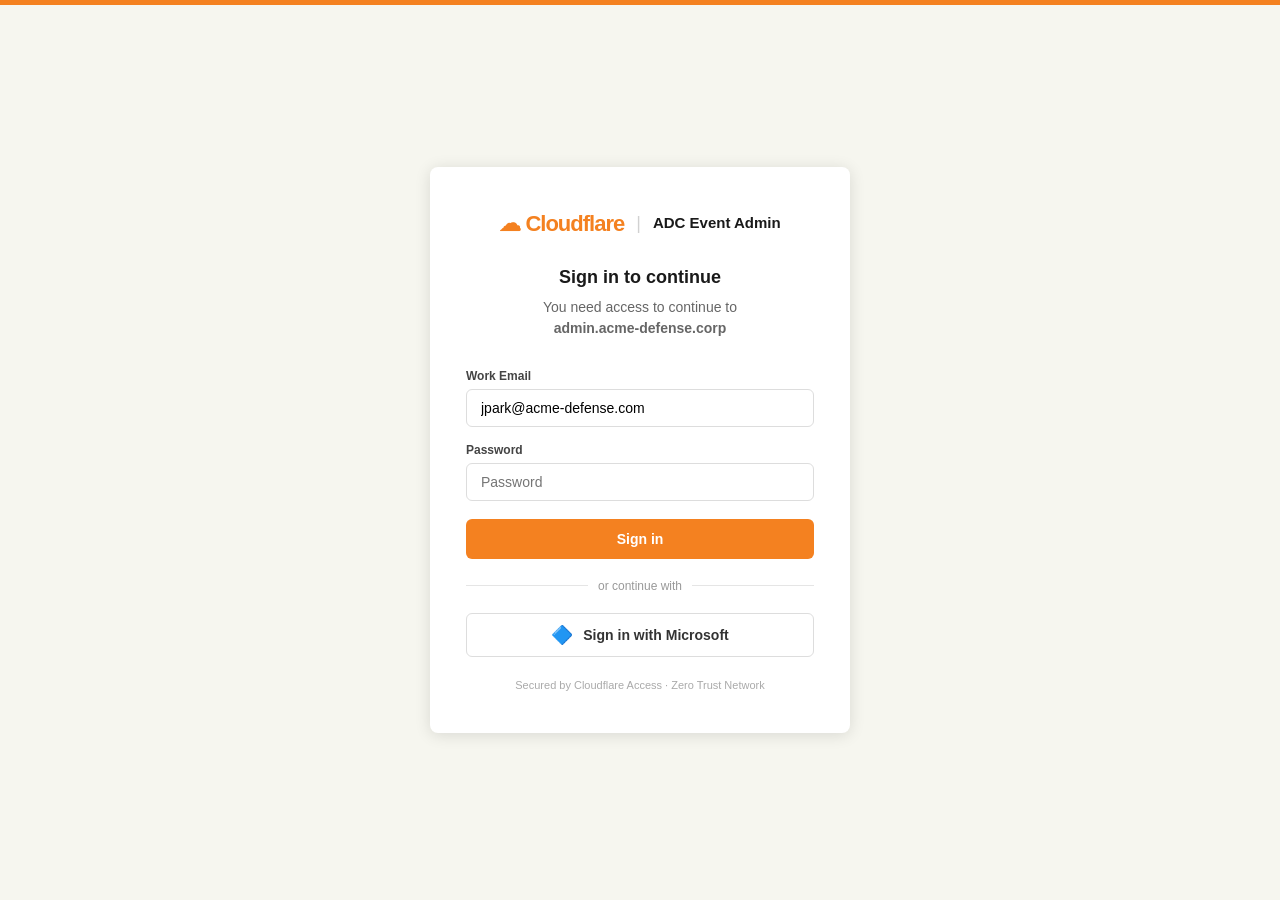
==== admin/index.html @ 9df9c0aa "feat: initial build — ADC corporate comms & event app demo Complete static demo site for Fulcrum Adv" ====
<!DOCTYPE html>
<html lang="en">
<head>
  <meta charset="UTF-8" />
  <meta name="viewport" content="width=device-width, initial-scale=1.0" />
  <title>Event Admin — ADC</title>
  <link rel="stylesheet" href="../assets/css/main.css" />
  <style>
    /* Cloudflare Access-style gate */
    .cf-gate {
      position: fixed; inset: 0; z-index: 9999;
      background: #f6f6ef;
      display: flex; flex-direction: column; align-items: center; justify-content: center;
    }
    .cf-header {
      position: absolute; top: 0; left: 0; right: 0;
      background: #f48120; height: 5px;
    }
    .cf-card {
      background: white; border-radius: 8px; padding: 40px 36px;
      width: 100%; max-width: 420px;
      box-shadow: 0 2px 16px rgba(0,0,0,.12);
      text-align: center;
    }
    .cf-logo-row { display: flex; align-items: center; justify-content: center; gap: 12px; margin-bottom: 24px; }
    .cf-logo-cf { font-size: 22px; font-weight: 800; color: #f48120; letter-spacing: -1px; }
    .cf-sep { color: #d1d1d1; font-size: 18px; }
    .cf-logo-app { font-size: 15px; font-weight: 700; color: #1a1a1a; }
    .cf-heading { font-size: 18px; font-weight: 700; color: #1a1a1a; margin-bottom: 6px; }
    .cf-sub { font-size: 14px; color: #666; margin-bottom: 28px; }
    .cf-field { margin-bottom: 14px; text-align: left; }
    .cf-field label { font-size: 12px; font-weight: 600; color: #444; display: block; margin-bottom: 4px; }
    .cf-field input {
      width: 100%; padding: 10px 14px;
      border: 1px solid #ddd; border-radius: 6px;
      font-size: 14px; outline: none; transition: border-color .15s;
    }
    .cf-field input:focus { border-color: #f48120; box-shadow: 0 0 0 3px rgba(244,129,32,.12); }
    .cf-btn {
      width: 100%; padding: 12px;
      background: #f48120; color: white; border: none;
      border-radius: 6px; font-size: 14px; font-weight: 700;
      cursor: pointer; transition: background .15s; margin-top: 4px;
    }
    .cf-btn:hover { background: #e07010; }
    .cf-divider { display: flex; align-items: center; gap: 10px; margin: 18px 0; }
    .cf-divider::before, .cf-divider::after { content:''; flex:1; height:1px; background:#e5e5e5; }
    .cf-divider span { font-size:12px; color:#999; }
    .cf-sso-btn {
      width: 100%; padding: 10px; background: white;
      border: 1px solid #ddd; border-radius: 6px;
      font-size: 14px; font-weight: 600; cursor: pointer;
      display: flex; align-items: center; justify-content: center; gap: 10px;
      color: #333; transition: background .12s;
    }
    .cf-sso-btn:hover { background: #f5f5f5; }
    .cf-sso-icon { font-size: 18px; }
    .cf-footer { font-size: 11px; color: #aaa; margin-top: 20px; }
    .cf-err { background: #fef2f2; border: 1px solid #fca5a5; color: #991b1b; font-size: 13px; padding: 8px 12px; border-radius: 6px; margin-bottom: 12px; display: none; }

    /* Admin app */
    #admin-app { display: none; min-height: 100vh; }
    .admin-layout { display: flex; min-height: calc(100vh - 48px); }
    .admin-main { flex: 1; padding: 24px; overflow-y: auto; min-width: 0; }
    .admin-panel { display: none; }
    .admin-panel.active { display: block; }

    /* Form modal */
    .modal-overlay {
      position: fixed; inset: 0; background: rgba(0,0,0,.45); z-index: 500;
      display: none; align-items: center; justify-content: center; padding: 16px;
    }
    .modal-overlay.open { display: flex; }
    .modal {
      background: white; border-radius: var(--radius-lg);
      padding: 24px; width: 100%; max-width: 640px;
      max-height: 90vh; overflow-y: auto;
      box-shadow: 0 24px 64px rgba(0,0,0,.3);
    }
    .modal-header { display: flex; align-items: center; margin-bottom: 20px; }
    .modal-header h3 { flex: 1; font-size: 17px; font-weight: 700; }
    .modal-close { background: none; border: none; font-size: 20px; cursor: pointer; color: var(--text-muted); }
    .location-toggle { display: flex; align-items: center; justify-content: space-between; padding: 10px 12px; background: var(--gray-10); border-radius: var(--radius); margin-top: 6px; }
    .toggle-switch { position: relative; width: 42px; height: 24px; }
    .toggle-switch input { opacity: 0; width: 0; height: 0; }
    .toggle-track {
      position: absolute; cursor: pointer; inset: 0;
      background: var(--gray-100); border-radius: 24px; transition: background .2s;
    }
    .toggle-track::before {
      content: ''; position: absolute; height: 18px; width: 18px;
      left: 3px; bottom: 3px; background: white; border-radius: 50%;
      transition: transform .2s; box-shadow: 0 1px 3px rgba(0,0,0,.2);
    }
    .toggle-switch input:checked + .toggle-track { background: var(--blue); }
    .toggle-switch input:checked + .toggle-track::before { transform: translateX(18px); }
    .attendee-table-wrap { max-height: 320px; overflow-y: auto; }
  </style>
</head>
<body>

<!-- ═══ CLOUDFLARE ACCESS-STYLE GATE ═══ -->
<div id="cf-gate" class="cf-gate">
  <div class="cf-header"></div>
  <div class="cf-card">
    <div class="cf-logo-row">
      <span class="cf-logo-cf">☁ Cloudflare</span>
      <span class="cf-sep">|</span>
      <span class="cf-logo-app">ADC Event Admin</span>
    </div>
    <div class="cf-heading">Sign in to continue</div>
    <div class="cf-sub">You need access to continue to<br><strong>admin.acme-defense.corp</strong></div>
    <div class="cf-err" id="cf-err">Email or password incorrect. Try again.</div>
    <div class="cf-field">
      <label>Work Email</label>
      <input type="email" id="cf-email" placeholder="you@acme-defense.com" value="jpark@acme-defense.com" />
    </div>
    <div class="cf-field">
      <label>Password</label>
      <input type="password" id="cf-pw" placeholder="Password" value="" />
    </div>
    <button class="cf-btn" onclick="cfLogin()">Sign in</button>
    <div class="cf-divider"><span>or continue with</span></div>
    <button class="cf-sso-btn" onclick="cfSSOLogin()">
      <span class="cf-sso-icon">🔷</span> Sign in with Microsoft
    </button>
    <div class="cf-footer">Secured by Cloudflare Access · Zero Trust Network</div>
  </div>
</div>

<!-- ═══ ADMIN APP ═══ -->
<div id="admin-app">

  <!-- Top nav -->
  <nav class="site-nav">
    <a class="nav-logo" href="../index.html">
      <span class="nav-logo-badge">ADC</span>
      <span>Event Admin</span>
    </a>
    <div class="nav-divider"></div>
    <div class="nav-links">
      <a class="nav-link" href="../index.html">← Intranet</a>
      <a class="nav-link" href="../events/index.html">Public Events</a>
    </div>
    <div class="nav-right">
      <div class="nav-avatar" title="Jennifer Park">JP</div>
      <button class="topbar-btn" onclick="cfLogout()" style="background:rgba(255,255,255,.12);color:white;border:1px solid rgba(255,255,255,.2);padding:4px 12px;border-radius:3px;font-size:12px;font-weight:600;cursor:pointer">Sign out</button>
    </div>
  </nav>

  <div class="admin-layout">

    <!-- Sidebar -->
    <nav class="admin-sidebar">
      <div class="admin-sidebar-label">Dashboard</div>
      <button class="admin-sidebar-btn active" onclick="showPanel('overview',this)">
        <span>🗂️</span><span>Overview</span>
      </button>
      <div class="admin-sidebar-label">Events</div>
      <button class="admin-sidebar-btn" onclick="showPanel('events',this)">
        <span>📅</span><span>All Events</span>
      </button>
      <button class="admin-sidebar-btn" onclick="showPanel('create',this)">
        <span>➕</span><span>Create Event</span>
      </button>
      <div class="admin-sidebar-label">Attendees</div>
      <button class="admin-sidebar-btn" onclick="showPanel('registrations',this)">
        <span>👥</span><span>Registrations</span>
      </button>
      <button class="admin-sidebar-btn" onclick="showPanel('checkin',this)">
        <span>✅</span><span>Check-In</span>
      </button>
      <div class="admin-sidebar-label">Engagement</div>
      <button class="admin-sidebar-btn" onclick="showPanel('dayof',this)">
        <span>📱</span><span>Day-Of Controls</span>
      </button>
      <button class="admin-sidebar-btn" onclick="showPanel('surveys',this)">
        <span>📊</span><span>Surveys</span>
      </button>
      <div class="admin-sep"></div>
      <button class="admin-sidebar-btn" onclick="window.open('../finance/index.html','_blank')">
        <span>💰</span><span>Finance ↗</span>
      </button>
    </nav>

    <!-- Main -->
    <main class="admin-main">

      <!-- OVERVIEW -->
      <div class="admin-panel active" id="panel-overview">
        <div class="page-header-row" style="margin-bottom:20px">
          <h1 style="font-size:20px;font-weight:700">Admin Overview</h1>
          <span id="ov-updated" style="font-size:12px;color:var(--text-muted)"></span>
        </div>
        <div class="tiles-row" id="ov-tiles"></div>
        <div id="ov-alerts" style="margin-bottom:16px"></div>
        <div style="display:grid;grid-template-columns:1fr 1fr;gap:20px" id="ov-cols">
          <div>
            <div style="font-size:14px;font-weight:700;margin-bottom:12px">Upcoming Events</div>
            <div id="ov-events"></div>
          </div>
          <div>
            <div style="font-size:14px;font-weight:700;margin-bottom:12px">Recent Registrations</div>
            <div id="ov-regs"></div>
          </div>
        </div>
      </div>

      <!-- ALL EVENTS -->
      <div class="admin-panel" id="panel-events">
        <div class="page-header-row" style="margin-bottom:20px">
          <h1 style="font-size:20px;font-weight:700">All Events</h1>
          <button class="btn btn-primary" onclick="showPanel('create', document.querySelector('[onclick*=create]'))">+ New Event</button>
        </div>
        <div class="table-wrap">
          <table class="data-table">
            <thead>
              <tr>
                <th>Event</th><th>Date</th><th>Category</th>
                <th>Registrations</th><th>Status</th><th>Navigation</th><th>Actions</th>
              </tr>
            </thead>
            <tbody id="events-tbody"></tbody>
          </table>
        </div>
      </div>

      <!-- CREATE EVENT -->
      <div class="admin-panel" id="panel-create">
        <div class="page-header-row" style="margin-bottom:20px">
          <h1 style="font-size:20px;font-weight:700" id="create-heading">Create New Event</h1>
        </div>
        <div style="max-width:680px">
          <div class="card">
            <div class="form-row">
              <div class="form-group">
                <label class="form-label">Event Title <span class="req">*</span></label>
                <input class="form-control" id="f-title" placeholder="e.g. Q3 All-Hands Town Hall" />
              </div>
              <div class="form-group">
                <label class="form-label">Category</label>
                <select class="form-control" id="f-category">
                  <option>All-Hands</option><option>Training</option><option>HR</option>
                  <option>Social</option><option>Briefing</option><option>Workshop</option>
                </select>
              </div>
            </div>
            <div class="form-row">
              <div class="form-group">
                <label class="form-label">Date <span class="req">*</span></label>
                <input class="form-control" id="f-date" type="date" />
              </div>
              <div class="form-group">
                <label class="form-label">End Date</label>
                <input class="form-control" id="f-enddate" type="date" />
              </div>
            </div>
            <div class="form-row">
              <div class="form-group">
                <label class="form-label">Start Time</label>
                <input class="form-control" id="f-start" type="time" value="09:00" />
              </div>
              <div class="form-group">
                <label class="form-label">End Time</label>
                <input class="form-control" id="f-end" type="time" value="11:00" />
              </div>
            </div>
            <div class="form-group">
              <label class="form-label">Location</label>
              <input class="form-control" id="f-location" placeholder="e.g. Building A Auditorium · Room 1A-100" />
              <div class="location-toggle" style="margin-top:8px">
                <span style="font-size:13px;font-weight:600">🧭 Enable Navigation / Directions button</span>
                <label class="toggle-switch">
                  <input type="checkbox" id="f-nav-toggle" checked />
                  <span class="toggle-track"></span>
                </label>
              </div>
              <div class="location-toggle" style="margin-top:6px">
                <span style="font-size:13px;font-weight:600">🗺️ Show building map in event app</span>
                <label class="toggle-switch">
                  <input type="checkbox" id="f-map-toggle" />
                  <span class="toggle-track"></span>
                </label>
              </div>
            </div>
            <div class="form-group">
              <label class="form-label">Virtual / Teams Link</label>
              <input class="form-control" id="f-virtual" type="url" placeholder="https://teams.microsoft.com/…" />
            </div>
            <div class="form-group">
              <label class="form-label">Capacity</label>
              <input class="form-control" id="f-capacity" type="number" placeholder="0 = unlimited" min="0" />
            </div>
            <div class="form-group">
              <label class="form-label">Description</label>
              <textarea class="form-control" id="f-desc" rows="4" placeholder="Describe the event, agenda, and any requirements…"></textarea>
            </div>
            <div class="form-row">
              <div class="form-group">
                <label class="form-label">Budget (estimated $)</label>
                <input class="form-control" id="f-budget" type="number" placeholder="0.00" min="0" step="0.01" />
              </div>
              <div class="form-group" style="display:flex;align-items:flex-end;padding-bottom:2px">
                <label class="form-check">
                  <input type="checkbox" id="f-published" />
                  <span style="font-size:13px;font-weight:600">Publish immediately</span>
                </label>
              </div>
            </div>
            <div style="display:flex;gap:10px;margin-top:4px">
              <button class="btn btn-primary" onclick="saveEvent()">Save Event</button>
              <button class="btn btn-ghost" onclick="clearForm()">Clear Form</button>
            </div>
          </div>
        </div>
      </div>

      <!-- REGISTRATIONS -->
      <div class="admin-panel" id="panel-registrations">
        <div class="page-header-row" style="margin-bottom:20px">
          <h1 style="font-size:20px;font-weight:700">Registrations</h1>
          <div style="display:flex;gap:8px">
            <select class="form-control" id="reg-event-filter" onchange="renderRegistrationsTable()" style="font-size:13px;padding:5px 10px">
              <option value="all">All Events</option>
            </select>
            <button class="btn btn-ghost btn-sm" onclick="exportCSV()">↓ Export CSV</button>
          </div>
        </div>
        <div class="tiles-row" id="reg-tiles" style="margin-bottom:16px"></div>
        <div class="table-wrap">
          <table class="data-table">
            <thead><tr><th>Name</th><th>Email</th><th>Dept</th><th>Event</th><th>Attendance</th><th>Status</th><th>Registered</th></tr></thead>
            <tbody id="reg-tbody"></tbody>
          </table>
        </div>
      </div>

      <!-- CHECK-IN -->
      <div class="admin-panel" id="panel-checkin">
        <div class="page-header-row" style="margin-bottom:20px">
          <h1 style="font-size:20px;font-weight:700">Event Check-In</h1>
          <select class="form-control" id="checkin-event-sel" onchange="renderCheckin()" style="font-size:13px;padding:5px 10px;max-width:300px">
            <option value="">Select Event…</option>
          </select>
        </div>
        <div style="display:grid;grid-template-columns:1fr 320px;gap:20px" id="checkin-grid">
          <div>
            <div class="tiles-row" id="checkin-tiles" style="margin-bottom:16px"></div>
            <div class="table-wrap attendee-table-wrap">
              <table class="data-table">
                <thead><tr><th>Name</th><th>Dept</th><th>Attendance</th><th>Checked In</th><th>Action</th></tr></thead>
                <tbody id="checkin-tbody"></tbody>
              </table>
            </div>
          </div>
          <div>
            <!-- QR mock scanner -->
            <div class="card" style="text-align:center;padding:24px">
              <div style="font-size:14px;font-weight:700;margin-bottom:12px">QR Code Scanner</div>
              <div style="background:var(--gray-20);border-radius:var(--radius-lg);height:180px;display:flex;align-items:center;justify-content:center;margin-bottom:14px;font-size:48px;position:relative">
                📷
                <div style="position:absolute;inset:10px;border:2px solid var(--blue);border-radius:8px;opacity:.4"></div>
              </div>
              <p style="font-size:12px;color:var(--text-muted);margin-bottom:12px">Point camera at attendee's QR code or enter name manually</p>
              <input class="form-control" id="manual-checkin" placeholder="Search attendee name…" oninput="filterCheckinSearch(this.value)" />
              <button class="btn btn-primary" style="width:100%;margin-top:8px;justify-content:center" onclick="showToast('Camera access: enable in browser settings for QR scanning')">
                📷 Activate Scanner
              </button>
            </div>
            <div class="card" style="margin-top:12px">
              <div style="font-size:13px;font-weight:700;margin-bottom:8px">Quick Stats</div>
              <div id="checkin-quick-stats"></div>
            </div>
          </div>
        </div>
      </div>

      <!-- DAY-OF CONTROLS -->
      <div class="admin-panel" id="panel-dayof">
        <div class="page-header-row" style="margin-bottom:20px">
          <h1 style="font-size:20px;font-weight:700">Day-Of Controls</h1>
          <select class="form-control" id="dayof-event-sel" onchange="renderDayofPanel()" style="font-size:13px;padding:5px 10px;max-width:320px">
            <option value="">Select Event…</option>
          </select>
        </div>
        <div id="dayof-content">
          <div style="color:var(--text-muted);text-align:center;padding:40px">Select an event to manage day-of settings.</div>
        </div>
      </div>

      <!-- SURVEYS -->
      <div class="admin-panel" id="panel-surveys">
        <div class="page-header-row" style="margin-bottom:20px">
          <h1 style="font-size:20px;font-weight:700">Surveys &amp; Feedback</h1>
        </div>
        <div id="surveys-content"></div>
      </div>

    </main>
  </div>
</div>

<div id="toast"></div>

<script src="../assets/js/data.js"></script>
<script>
// ── AUTH ──────────────────────────────────────────────────────
(function() {
  if (sessionStorage.getItem('adc_admin_auth') === '1') {
    showApp();
  }
})();

function cfLogin() {
  const email = document.getElementById('cf-email').value;
  const pw    = document.getElementById('cf-pw').value;
  // Demo: any @acme-defense.com email with password "admin" works
  const err = document.getElementById('cf-err');
  if (!email.includes('@') || pw.length < 1) {
    err.textContent = 'Enter your work email and password.';
    err.style.display = '';
    return;
  }
  // Accept demo password
  if (pw !== 'admin' && pw !== 'Admin' && pw !== 'Admin123') {
    err.textContent = 'Incorrect password. Hint: try "admin"';
    err.style.display = '';
    return;
  }
  err.style.display = 'none';
  sessionStorage.setItem('adc_admin_auth', '1');
  showApp();
}

function cfSSOLogin() {
  // Simulate SSO loading
  const btn = document.querySelector('.cf-sso-btn');
  btn.textContent = '⏳ Redirecting to Microsoft…';
  setTimeout(() => {
    sessionStorage.setItem('adc_admin_auth', '1');
    showApp();
  }, 1800);
}

function cfLogout() {
  sessionStorage.removeItem('adc_admin_auth');
  location.reload();
}

function showApp() {
  document.getElementById('cf-gate').style.display = 'none';
  document.getElementById('admin-app').style.display = 'block';
  initAdmin();
}

// ── PANEL SWITCHING ────────────────────────────────────────────
function showPanel(id, btn) {
  document.querySelectorAll('.admin-panel').forEach(p => p.classList.remove('active'));
  document.querySelectorAll('.admin-sidebar-btn').forEach(b => b.classList.remove('active'));
  const panel = document.getElementById('panel-' + id);
  if (panel) panel.classList.add('active');
  if (btn) btn.classList.add('active');
  // refresh on switch
  if (id === 'overview')     renderOverview();
  if (id === 'events')       renderEventsTable();
  if (id === 'registrations') { renderRegTiles(); renderRegistrationsTable(); populateRegFilter(); }
  if (id === 'checkin')      populateCheckinSelect();
  if (id === 'dayof')        populateDayofSelect();
  if (id === 'surveys')      renderSurveys();
}

// ── INIT ───────────────────────────────────────────────────────
function initAdmin() {
  document.getElementById('ov-updated').textContent = 'Updated ' + new Date().toLocaleTimeString('en-US', { hour:'numeric', minute:'2-digit' });
  renderOverview();
}

// ── OVERVIEW ───────────────────────────────────────────────────
function renderOverview() {
  const events = DB.getEvents();
  const regs   = DB.getRegistrations();
  const today  = new Date().toISOString().slice(0,10);
  const upcoming = events.filter(e => e.published && e.date >= today);

  document.getElementById('ov-tiles').innerHTML = `
    <div class="stat-tile"><div class="st-val">${events.length}</div><div class="st-lbl">Total Events</div><div class="st-sub">${events.filter(e=>e.published).length} published</div></div>
    <div class="stat-tile green"><div class="st-val">${upcoming.length}</div><div class="st-lbl">Upcoming</div><div class="st-sub">${events.filter(e=>!e.published).length} drafts</div></div>
    <div class="stat-tile amber"><div class="st-val">${regs.length}</div><div class="st-lbl">Registrations</div></div>
    <div class="stat-tile purple"><div class="st-val">${DB.getQA().length}</div><div class="st-lbl">Q&amp;A Items</div></div>
  `;

  document.getElementById('ov-events').innerHTML = upcoming.slice(0,4).map(ev => {
    const r = DB.getRegistrationsForEvent(ev.id);
    return `<div class="card" style="padding:12px 14px;margin-bottom:8px">
      <div style="display:flex;justify-content:space-between">
        <div>
          <div style="font-weight:600;font-size:13px">${escH(ev.title)}</div>
          <div style="font-size:11px;color:var(--text-muted)">${fmtDateShort(ev.date)} · ${escH(ev.startTime)}</div>
        </div>
        <span class="badge badge-blue">${r.length} reg</span>
      </div>
    </div>`;
  }).join('') || '<div style="color:var(--text-muted);font-size:13px">No upcoming events.</div>';

  document.getElementById('ov-regs').innerHTML = regs.slice(-5).reverse().map(r => {
    const ev = DB.getEvents().find(e => e.id === r.eventId);
    return `<div class="card" style="padding:10px 14px;margin-bottom:8px">
      <div style="font-weight:600;font-size:13px">${escH(r.name)}</div>
      <div style="font-size:11px;color:var(--text-muted)">${ev ? escH(ev.title) : r.eventId} · ${fmtDateShort(r.registeredAt)}</div>
    </div>`;
  }).join('') || '<div style="color:var(--text-muted);font-size:13px">No registrations yet.</div>';
}

// ── EVENTS TABLE ───────────────────────────────────────────────
function renderEventsTable() {
  const events = DB.getEvents();
  const today  = new Date().toISOString().slice(0,10);
  document.getElementById('events-tbody').innerHTML = events.map(ev => {
    const regs  = DB.getRegistrationsForEvent(ev.id);
    const cap   = ev.capacity || 999;
    const pct   = cap < 999 ? (regs.length / cap * 100).toFixed(0) : '—';
    const isPast = ev.date < today;
    return `<tr>
      <td>
        <div style="font-weight:600;font-size:13px">${escH(ev.title)}</div>
        <div style="font-size:11px;color:var(--text-muted)">${escH(ev.location ? ev.location.split('·')[0].trim() : '—')}</div>
      </td>
      <td style="white-space:nowrap;font-size:12px">${fmtDateShort(ev.date)} ${ev.startTime ? '· '+escH(ev.startTime) : ''}</td>
      <td><span class="badge badge-blue">${escH(ev.category)}</span></td>
      <td>
        <div style="font-size:12px">${regs.length}${cap < 999 ? ' / '+cap : ''}</div>
        ${cap < 999 ? `<div class="progress-wrap" style="width:80px;margin-top:3px"><div class="progress-fill" style="width:${Math.min(100,(regs.length/cap*100)).toFixed(0)}%"></div></div>` : ''}
      </td>
      <td>
        <span class="badge ${isPast?'badge-gray':ev.published?'badge-green':'badge-amber'}">
          ${isPast ? 'Past' : ev.published ? 'Published' : 'Draft'}
        </span>
      </td>
      <td>
        <label class="toggle-switch">
          <input type="checkbox" ${ev.navEnabled !== false ? 'checked' : ''} onchange="toggleNav('${escH(ev.id)}',this.checked)" />
          <span class="toggle-track"></span>
        </label>
      </td>
      <td style="white-space:nowrap">
        <button class="btn btn-ghost btn-sm" onclick="togglePublish('${escH(ev.id)}')">${ev.published ? 'Unpublish' : 'Publish'}</button>
        <a href="../dayof/index.html?id=${escH(ev.id)}" target="_blank" class="btn btn-secondary btn-sm">Day-Of ↗</a>
      </td>
    </tr>`;
  }).join('') || `<tr><td colspan="7" style="text-align:center;color:var(--text-muted);padding:24px">No events yet. Create one!</td></tr>`;
}

function togglePublish(evId) {
  const events = DB.getEvents();
  const ev = events.find(e => e.id === evId);
  if (ev) { ev.published = !ev.published; DB.saveEvents(events); renderEventsTable(); showToast(ev.published ? 'Event published.' : 'Event unpublished.'); }
}

function toggleNav(evId, val) {
  const events = DB.getEvents();
  const ev = events.find(e => e.id === evId);
  if (ev) { ev.navEnabled = val; DB.saveEvents(events); showToast('Navigation button ' + (val ? 'enabled' : 'disabled') + '.'); }
}

// ── CREATE EVENT ───────────────────────────────────────────────
function saveEvent() {
  const title    = document.getElementById('f-title').value.trim();
  const date     = document.getElementById('f-date').value;
  if (!title || !date) { showToast('Title and date are required.'); return; }

  const budgetVal = parseFloat(document.getElementById('f-budget').value) || 0;

  const ev = {
    id:          DB.nextId('evt'),
    title,
    category:    document.getElementById('f-category').value,
    date,
    endDate:     document.getElementById('f-enddate').value || date,
    startTime:   document.getElementById('f-start').value,
    endTime:     document.getElementById('f-end').value,
    location:    document.getElementById('f-location').value.trim(),
    virtualLink: document.getElementById('f-virtual').value.trim(),
    capacity:    parseInt(document.getElementById('f-capacity').value) || 999,
    description: document.getElementById('f-desc').value.trim(),
    agenda: [], speakers: [], tags: [],
    published:   document.getElementById('f-published').checked,
    navEnabled:  document.getElementById('f-nav-toggle').checked,
    mapEnabled:  document.getElementById('f-map-toggle').checked,
    budgetCents: Math.round(budgetVal * 100),
    actualCents: 0,
    attendeeCount: 0,
  };

  const events = DB.getEvents();
  events.push(ev);
  DB.saveEvents(events);
  showToast('Event created! 🎉');
  clearForm();
  showPanel('events', document.querySelector('[onclick*="events"]'));
}

function clearForm() {
  ['f-title','f-date','f-enddate','f-location','f-virtual','f-capacity','f-desc','f-budget'].forEach(id => {
    const el = document.getElementById(id);
    if (el) el.value = '';
  });
  document.getElementById('f-published').checked = false;
  document.getElementById('f-nav-toggle').checked = true;
}

// ── REGISTRATIONS ─────────────────────────────────────────────
function populateRegFilter() {
  const sel = document.getElementById('reg-event-filter');
  const events = DB.getEvents();
  sel.innerHTML = '<option value="all">All Events</option>' +
    events.map(e => `<option value="${escH(e.id)}">${escH(e.title)}</option>`).join('');
}

function renderRegTiles() {
  const regs = DB.getRegistrations();
  const inPerson = regs.filter(r => r.attendance === 'in-person');
  const virtual  = regs.filter(r => r.attendance === 'virtual');
  document.getElementById('reg-tiles').innerHTML = `
    <div class="stat-tile"><div class="st-val">${regs.length}</div><div class="st-lbl">Total Registered</div></div>
    <div class="stat-tile green"><div class="st-val">${inPerson.length}</div><div class="st-lbl">In-Person</div></div>
    <div class="stat-tile blue"><div class="st-val">${virtual.length}</div><div class="st-lbl">Virtual</div></div>
    <div class="stat-tile amber"><div class="st-val">${new Set(regs.map(r=>r.dept)).size}</div><div class="st-lbl">Departments</div></div>
  `;
}

function renderRegistrationsTable() {
  const filter = document.getElementById('reg-event-filter')?.value || 'all';
  let regs = DB.getRegistrations();
  if (filter !== 'all') regs = regs.filter(r => r.eventId === filter);
  const events = DB.getEvents();

  document.getElementById('reg-tbody').innerHTML = regs.map(r => {
    const ev = events.find(e => e.id === r.eventId);
    return `<tr>
      <td style="font-weight:600">${escH(r.name)}</td>
      <td style="font-size:12px;color:var(--text-muted)">${escH(r.email)}</td>
      <td><span class="badge badge-gray">${escH(r.dept)}</span></td>
      <td style="font-size:12px">${ev ? escH(ev.title) : '—'}</td>
      <td><span class="badge ${r.attendance==='virtual'?'badge-purple':'badge-blue'}">${escH(r.attendance)}</span></td>
      <td><span class="badge badge-green">${escH(r.status)}</span></td>
      <td style="font-size:11px;color:var(--text-muted)">${fmtDate(r.registeredAt?.slice(0,10))}</td>
    </tr>`;
  }).join('') || `<tr><td colspan="7" style="text-align:center;color:var(--text-muted);padding:24px">No registrations.</td></tr>`;
}

function exportCSV() {
  const regs = DB.getRegistrations();
  const events = DB.getEvents();
  const header = 'Name,Email,Department,Event,Attendance,Status,Registered At\n';
  const rows = regs.map(r => {
    const ev = events.find(e => e.id === r.eventId);
    return [r.name, r.email, r.dept, ev ? ev.title : r.eventId, r.attendance, r.status, r.registeredAt].map(v => `"${(v||'').replace(/"/g,'""')}"`).join(',');
  }).join('\n');
  const blob = new Blob([header + rows], { type: 'text/csv' });
  const a = document.createElement('a');
  a.href = URL.createObjectURL(blob);
  a.download = 'registrations.csv';
  a.click();
  showToast('CSV exported.');
}

// ── CHECK-IN ─────────────────────────────────────────────────
function populateCheckinSelect() {
  const sel = document.getElementById('checkin-event-sel');
  const events = DB.getEvents().filter(e => e.published);
  sel.innerHTML = '<option value="">Select Event…</option>' +
    events.map(e => `<option value="${escH(e.id)}">${escH(e.title)} — ${fmtDateShort(e.date)}</option>`).join('');
}

function renderCheckin() {
  const evId = document.getElementById('checkin-event-sel').value;
  if (!evId) return;
  const regs    = DB.getRegistrationsForEvent(evId);
  const checkins = DB.getCheckinsForEvent(evId);
  const checkedIds = new Set(checkins.map(c => c.registrationId));

  document.getElementById('checkin-tiles').innerHTML = `
    <div class="stat-tile green"><div class="st-val">${checkins.length}</div><div class="st-lbl">Checked In</div></div>
    <div class="stat-tile"><div class="st-val">${regs.length - checkins.length}</div><div class="st-lbl">Not Yet</div></div>
    <div class="stat-tile amber"><div class="st-val">${regs.length}</div><div class="st-lbl">Expected</div></div>
    <div class="stat-tile">${regs.length > 0 ? `<div class="st-val">${Math.round(checkins.length/regs.length*100)}%</div>` : '<div class="st-val">—</div>'}<div class="st-lbl">Attendance</div></div>
  `;

  document.getElementById('checkin-quick-stats').innerHTML = `
    <div style="font-size:12px;margin-bottom:4px">In-person: <strong>${regs.filter(r=>r.attendance==='in-person').length}</strong></div>
    <div style="font-size:12px;margin-bottom:4px">Virtual: <strong>${regs.filter(r=>r.attendance==='virtual').length}</strong></div>
    <div style="font-size:12px">Checked in: <strong>${checkins.length}</strong></div>
    <div class="progress-wrap" style="margin-top:8px">
      <div class="progress-fill green" style="width:${regs.length?Math.round(checkins.length/regs.length*100):0}%"></div>
    </div>`;

  document.getElementById('checkin-tbody').innerHTML = regs.map(r => {
    const isIn = checkedIds.has(r.id);
    return `<tr>
      <td style="font-weight:600">${escH(r.name)}</td>
      <td style="font-size:12px">${escH(r.dept)}</td>
      <td><span class="badge ${r.attendance==='virtual'?'badge-purple':'badge-blue'}">${escH(r.attendance)}</span></td>
      <td>${isIn ? `<span class="badge badge-green">✓ Checked in</span>` : '<span class="badge badge-gray">Pending</span>'}</td>
      <td>
        ${!isIn
          ? `<button class="btn btn-primary btn-sm" onclick="checkIn('${escH(evId)}','${escH(r.id)}','${escH(r.name)}')">Check In</button>`
          : `<button class="btn btn-ghost btn-sm" onclick="undoCheckin('${escH(evId)}','${escH(r.id)}')">Undo</button>`}
      </td>
    </tr>`;
  }).join('') || `<tr><td colspan="5" style="text-align:center;color:var(--text-muted);padding:24px">No registrations for this event.</td></tr>`;
}

function checkIn(evId, regId, name) {
  const checkins = DB.getCheckins();
  if (checkins.find(c => c.registrationId === regId)) { showToast('Already checked in.'); return; }
  checkins.push({ id: DB.nextId('ci'), eventId: evId, registrationId: regId, name, checkedInAt: new Date().toISOString(), method: 'manual' });
  DB.saveCheckins(checkins);
  renderCheckin();
  showToast(name + ' checked in ✓');
}

function undoCheckin(evId, regId) {
  DB.saveCheckins(DB.getCheckins().filter(c => !(c.registrationId === regId && c.eventId === evId)));
  renderCheckin();
  showToast('Check-in undone.');
}

function filterCheckinSearch(q) {
  const rows = document.querySelectorAll('#checkin-tbody tr');
  rows.forEach(row => {
    const text = row.textContent.toLowerCase();
    row.style.display = (!q || text.includes(q.toLowerCase())) ? '' : 'none';
  });
}

// ── DAY-OF CONTROLS ────────────────────────────────────────────
function populateDayofSelect() {
  const sel = document.getElementById('dayof-event-sel');
  const events = DB.getEvents().filter(e => e.published);
  sel.innerHTML = '<option value="">Select Event…</option>' +
    events.map(e => `<option value="${escH(e.id)}">${escH(e.title)} — ${fmtDateShort(e.date)}</option>`).join('');
}

function renderDayofPanel() {
  const evId = document.getElementById('dayof-event-sel').value;
  const el   = document.getElementById('dayof-content');
  if (!evId) { el.innerHTML = '<div style="color:var(--text-muted);text-align:center;padding:40px">Select an event to manage day-of settings.</div>'; return; }

  const ev = DB.getEvents().find(e => e.id === evId);
  const poll = DB.getPollForEvent(evId);
  const qa   = DB.getQAForEvent(evId);

  el.innerHTML = `
    <div style="display:grid;grid-template-columns:1fr 1fr;gap:16px">

      <!-- Push notifications -->
      <div class="card">
        <div style="font-size:14px;font-weight:700;margin-bottom:12px">📣 Push Notifications</div>
        <textarea class="form-control" id="push-msg" rows="3" placeholder="Announcement message (sent to all attendees)…"></textarea>
        <div style="display:flex;gap:8px;margin-top:8px">
          <button class="btn btn-primary btn-sm" onclick="sendPush('${escH(evId)}')">Send Now</button>
          <button class="btn btn-ghost btn-sm" onclick="showToast('Scheduled for 15 min before session.')">Schedule</button>
        </div>
        <div style="margin-top:12px;font-size:12px;font-weight:700;color:var(--text-muted);margin-bottom:6px">Recent Pushes</div>
        <div id="push-history" style="font-size:12px;color:var(--text-muted)">No messages sent yet.</div>
      </div>

      <!-- Q&A management -->
      <div class="card">
        <div style="font-size:14px;font-weight:700;margin-bottom:12px">💬 Q&amp;A Management</div>
        ${qa.length ? qa.map(q => `
          <div style="padding:8px 0;border-bottom:1px solid var(--gray-10)">
            <div style="font-size:12px;font-weight:500">${escH(q.question)}</div>
            <div style="display:flex;gap:8px;margin-top:5px;align-items:center">
              <span class="badge badge-gray">▲ ${q.upvotes}</span>
              ${q.answered ? '<span class="badge badge-green">Answered</span>' : `<button class="btn btn-ghost btn-sm" onclick="markAnswered('${escH(evId)}','${escH(q.id)}')">Mark Answered</button>`}
              <button class="btn btn-danger btn-sm" onclick="deleteQA('${escH(q.id)}')">Remove</button>
            </div>
          </div>`).join('')
        : '<div style="color:var(--text-muted);font-size:13px">No Q&A items yet.</div>'}
      </div>

      <!-- Live poll -->
      <div class="card">
        <div style="font-size:14px;font-weight:700;margin-bottom:12px">📊 Live Poll</div>
        ${poll ? `
          <div style="font-size:13px;font-weight:600;margin-bottom:10px">${escH(poll.question)}</div>
          ${poll.options.map(o => `
            <div style="display:flex;align-items:center;gap:10px;margin-bottom:8px;font-size:13px">
              <span style="flex:1">${escH(o.label)}</span>
              <span class="badge badge-blue">${o.votes} votes</span>
              <div class="progress-wrap" style="width:80px"><div class="progress-fill" style="width:${poll.options.reduce((a,x)=>a+x.votes,0)>0?(o.votes/poll.options.reduce((a,x)=>a+x.votes,0)*100).toFixed(0):0}%"></div></div>
            </div>`).join('')}
          <button class="btn btn-ghost btn-sm" onclick="togglePoll('${escH(evId)}','${escH(poll.id)}')">${poll.active ? 'Close Poll' : 'Reopen Poll'}</button>
        ` : `<div style="color:var(--text-muted);font-size:13px">No poll configured for this event. <a href="../dayof/index.html?id=${escH(evId)}" target="_blank">Open Event App ↗</a></div>`}
      </div>

      <!-- Attendance stats -->
      <div class="card">
        <div style="font-size:14px;font-weight:700;margin-bottom:12px">👥 Live Attendance</div>
        <a href="../dayof/index.html?id=${escH(evId)}" target="_blank" class="btn btn-primary" style="width:100%;justify-content:center;margin-bottom:10px">
          📱 Open Attendee App
        </a>
        <a href="index.html" onclick="event.preventDefault();showPanel('checkin',document.querySelector('[onclick*=checkin]'))" class="btn btn-secondary" style="width:100%;justify-content:center">
          ✅ Go to Check-In
        </a>
      </div>

    </div>`;
}

function sendPush(evId) {
  const msg = document.getElementById('push-msg').value.trim();
  if (!msg) { showToast('Enter a message to send.'); return; }
  document.getElementById('push-history').innerHTML =
    `<div style="background:var(--green-bg);border:1px solid #a7f3d0;border-radius:var(--radius);padding:8px 10px;margin-bottom:6px">
      ✓ <strong>Sent ${new Date().toLocaleTimeString('en-US',{hour:'numeric',minute:'2-digit'})}</strong>: ${escH(msg)}
    </div>` + document.getElementById('push-history').innerHTML.replace('No messages sent yet.','');
  document.getElementById('push-msg').value = '';
  showToast('Push notification sent to all attendees!');
}

function markAnswered(evId, qaId) {
  const qa = DB.getQA();
  const item = qa.find(q => q.id === qaId);
  if (item) { item.answered = true; DB.saveQA(qa); renderDayofPanel(); showToast('Q&A marked as answered.'); }
}

function deleteQA(qaId) {
  DB.saveQA(DB.getQA().filter(q => q.id !== qaId));
  renderDayofPanel();
  showToast('Question removed.');
}

function togglePoll(evId, pollId) {
  const polls = DB.getPolls();
  const p = polls.find(x => x.id === pollId);
  if (p) { p.active = !p.active; DB.savePolls(polls); renderDayofPanel(); showToast(p.active ? 'Poll reopened.' : 'Poll closed.'); }
}

// ── SURVEYS ───────────────────────────────────────────────────
function renderSurveys() {
  document.getElementById('surveys-content').innerHTML = `
    <div style="display:grid;grid-template-columns:repeat(3,1fr);gap:16px;margin-bottom:20px">
      <div class="card" style="cursor:pointer" onclick="showToast('Pre-event survey: 23 responses collected.')">
        <div style="font-size:28px;margin-bottom:8px">📋</div>
        <div style="font-weight:700;font-size:14px">Pre-Event Survey</div>
        <div style="font-size:12px;color:var(--text-muted);margin:6px 0">Desired topics &amp; session preferences</div>
        <span class="badge badge-green">23 responses</span>
      </div>
      <div class="card" style="cursor:pointer" onclick="showToast('In-session feedback: 18 responses collected.')">
        <div style="font-size:28px;margin-bottom:8px">⭐</div>
        <div style="font-weight:700;font-size:14px">In-Session Feedback</div>
        <div style="font-size:12px;color:var(--text-muted);margin:6px 0">Rate each session in real-time</div>
        <span class="badge badge-blue">18 responses</span>
      </div>
      <div class="card" style="cursor:pointer" onclick="showToast('Post-event survey: 31 responses. NPS: +62')">
        <div style="font-size:28px;margin-bottom:8px">📊</div>
        <div style="font-weight:700;font-size:14px">Post-Event Survey</div>
        <div style="font-size:12px;color:var(--text-muted);margin:6px 0">Overall satisfaction &amp; NPS score</div>
        <span class="badge badge-purple">NPS: +62</span>
      </div>
    </div>

    <div class="card">
      <div style="font-size:14px;font-weight:700;margin-bottom:14px">Post-Event Results — Q2 Town Hall</div>
      <div style="display:grid;grid-template-columns:repeat(4,1fr);gap:14px;margin-bottom:20px">
        <div style="text-align:center">
          <div style="font-size:36px;font-weight:800;color:var(--blue)">4.6</div>
          <div style="font-size:11px;color:var(--text-muted);text-transform:uppercase;font-weight:700">Overall Rating</div>
        </div>
        <div style="text-align:center">
          <div style="font-size:36px;font-weight:800;color:var(--green)">+62</div>
          <div style="font-size:11px;color:var(--text-muted);text-transform:uppercase;font-weight:700">NPS Score</div>
        </div>
        <div style="text-align:center">
          <div style="font-size:36px;font-weight:800;color:var(--amber)">91%</div>
          <div style="font-size:11px;color:var(--text-muted);text-transform:uppercase;font-weight:700">Would Attend Again</div>
        </div>
        <div style="text-align:center">
          <div style="font-size:36px;font-weight:800;color:var(--purple)">31</div>
          <div style="font-size:11px;color:var(--text-muted);text-transform:uppercase;font-weight:700">Survey Responses</div>
        </div>
      </div>

      <div style="font-size:13px;font-weight:700;margin-bottom:10px">Session Ratings</div>
      ${[
        ['CEO Welcome & Opening Remarks', 4.8],
        ['Q2 Financial Review', 4.3],
        ['CMMC Certification Roadmap', 4.7],
        ['HR & Benefits Update', 4.2],
        ['Open Q&A', 4.9],
      ].map(([name, score]) => `
        <div style="display:flex;align-items:center;gap:12px;margin-bottom:10px">
          <div style="flex:1;font-size:13px">${escH(name)}</div>
          <div style="font-size:13px;font-weight:700;color:var(--blue);min-width:28px">${score}</div>
          <div class="progress-wrap" style="width:120px">
            <div class="progress-fill" style="width:${(score/5*100).toFixed(0)}%"></div>
          </div>
        </div>`).join('')}
    </div>`;
}
</script>
</body>
</html>
---- assets/css/main.css ----
/* ============================================================
   Acme Defense Corp — Corporate Intranet Design System
   Microsoft 365 / SharePoint-inspired
   ============================================================ */

:root {
  /* Brand */
  --blue:        #0078d4;
  --blue-dark:   #004578;
  --blue-darker: #00305a;
  --blue-light:  #deecf9;
  --blue-hover:  #106ebe;

  /* Neutrals */
  --gray-10:  #f3f2f1;
  --gray-20:  #edebe9;
  --gray-30:  #e1dfdd;
  --gray-50:  #d2d0ce;
  --gray-100: #c8c6c4;
  --gray-200: #a19f9d;
  --gray-400: #8a8886;
  --gray-600: #605e5c;
  --gray-800: #3b3a39;
  --gray-900: #201f1e;

  /* Text */
  --text:       #323130;
  --text-mid:   #484644;
  --text-muted: #605e5c;

  /* Status */
  --green:     #107c10;
  --green-bg:  #dff6dd;
  --yellow:    #797673;
  --yellow-bg: #fff4ce;
  --amber:     #da6500;
  --amber-bg:  #fff2ca;
  --red:       #a4262c;
  --red-bg:    #fde7e9;
  --teal:      #008272;
  --teal-bg:   #d5f5f3;
  --purple:    #5c2d91;
  --purple-bg: #f0e6ff;

  /* UI */
  --nav-bg:      #003f6b;
  --sidebar-bg:  #1b1b28;
  --white:       #ffffff;
  --border:      #e1dfdd;
  --radius:      4px;
  --radius-md:   6px;
  --radius-lg:   8px;
  --shadow:      0 1.6px 3.6px rgba(0,0,0,.13), 0 .3px .9px rgba(0,0,0,.1);
  --shadow-md:   0 4.8px 14.4px rgba(0,0,0,.18), 0 .9px 2.7px rgba(0,0,0,.12);

  /* Typography */
  --font: 'Segoe UI', -apple-system, BlinkMacSystemFont, sans-serif;
}

*, *::before, *::after { box-sizing: border-box; margin: 0; padding: 0; }

html { font-size: 14px; }

body {
  font-family: var(--font);
  background: var(--gray-10);
  color: var(--text);
  line-height: 1.5;
  -webkit-font-smoothing: antialiased;
}

a { color: var(--blue); text-decoration: none; }
a:hover { text-decoration: underline; color: var(--blue-dark); }

button { font-family: var(--font); cursor: pointer; }
input, textarea, select { font-family: var(--font); font-size: 14px; }

/* ── TOP NAV ── */
.site-nav {
  position: sticky; top: 0; z-index: 200;
  background: var(--nav-bg);
  height: 48px;
  display: flex; align-items: center;
  padding: 0 16px;
  gap: 0;
  box-shadow: 0 2px 8px rgba(0,0,0,.25);
}
.nav-logo {
  display: flex; align-items: center; gap: 10px;
  color: white; font-size: 15px; font-weight: 600;
  letter-spacing: -.2px; flex-shrink: 0;
  text-decoration: none;
}
.nav-logo:hover { text-decoration: none; color: white; }
.nav-logo-badge {
  background: var(--blue); color: white;
  font-size: 11px; font-weight: 700; padding: 2px 7px;
  border-radius: 3px; letter-spacing: .5px; text-transform: uppercase;
}
.nav-logo span { color: rgba(255,255,255,.75); }
.nav-divider { width: 1px; height: 24px; background: rgba(255,255,255,.2); margin: 0 16px; }
.nav-links { display: flex; align-items: center; gap: 2px; flex: 1; }
.nav-link {
  color: rgba(255,255,255,.8); font-size: 13px; font-weight: 400;
  padding: 6px 12px; border-radius: 3px;
  transition: background .12s, color .12s;
  text-decoration: none;
  white-space: nowrap;
}
.nav-link:hover { background: rgba(255,255,255,.1); color: white; text-decoration: none; }
.nav-link.active { background: rgba(255,255,255,.15); color: white; font-weight: 600; }
.nav-right { display: flex; align-items: center; gap: 8px; flex-shrink: 0; }
.nav-search {
  background: rgba(255,255,255,.12); border: 1px solid rgba(255,255,255,.2);
  color: white; padding: 5px 12px; border-radius: 3px; font-size: 13px; width: 180px;
  outline: none;
  transition: background .15s, border-color .15s;
}
.nav-search::placeholder { color: rgba(255,255,255,.5); }
.nav-search:focus { background: rgba(255,255,255,.2); border-color: rgba(255,255,255,.4); }
.nav-avatar {
  width: 32px; height: 32px; border-radius: 50%;
  background: var(--blue); color: white;
  display: flex; align-items: center; justify-content: center;
  font-size: 13px; font-weight: 700; cursor: pointer;
  flex-shrink: 0;
}

/* ── PAGE LAYOUT ── */
.page-layout { display: flex; min-height: calc(100vh - 48px); }

/* ── LEFT NAV / SIDEBAR ── */
.left-nav {
  width: 220px; flex-shrink: 0;
  background: var(--white); border-right: 1px solid var(--border);
  padding: 16px 0;
  position: sticky; top: 48px; height: calc(100vh - 48px); overflow-y: auto;
}
.left-nav-section { margin-bottom: 4px; }
.left-nav-label {
  font-size: 11px; font-weight: 700; color: var(--text-muted);
  text-transform: uppercase; letter-spacing: .6px;
  padding: 10px 16px 4px;
}
.left-nav-item {
  display: flex; align-items: center; gap: 10px;
  padding: 8px 16px; font-size: 13px; color: var(--text-mid);
  cursor: pointer; transition: background .1s;
  border-left: 3px solid transparent;
  text-decoration: none; background: none; border-top: none; border-right: none; border-bottom: none;
  width: 100%; text-align: left; font-family: var(--font);
}
.left-nav-item:hover { background: var(--gray-10); text-decoration: none; color: var(--text); }
.left-nav-item.active {
  background: var(--blue-light); color: var(--blue-dark);
  border-left-color: var(--blue); font-weight: 600;
}
.left-nav-item .nav-icon { font-size: 15px; width: 18px; text-align: center; flex-shrink: 0; }
.left-nav-sep { height: 1px; background: var(--border); margin: 8px 16px; }

/* ── MAIN CONTENT ── */
.main-content { flex: 1; min-width: 0; padding: 24px; }
.main-content-narrow { max-width: 960px; }

/* ── PAGE HEADER ── */
.page-header { margin-bottom: 20px; }
.page-header h1 { font-size: 22px; font-weight: 600; color: var(--text); margin-bottom: 4px; }
.page-header p { font-size: 14px; color: var(--text-muted); }
.page-header-row { display: flex; align-items: center; gap: 12px; margin-bottom: 20px; }
.page-header-row h1 { flex: 1; }

/* ── HERO BANNER ── */
.hero-banner {
  background: linear-gradient(135deg, var(--blue-dark) 0%, var(--blue) 100%);
  border-radius: var(--radius-lg); padding: 28px 32px;
  color: white; margin-bottom: 24px;
  position: relative; overflow: hidden;
}
.hero-banner::after {
  content: ''; position: absolute; right: -20px; top: -30px;
  width: 200px; height: 200px;
  background: rgba(255,255,255,.05);
  border-radius: 50%;
}
.hero-banner .hero-eyebrow {
  font-size: 11px; font-weight: 700; text-transform: uppercase;
  letter-spacing: 1px; color: rgba(255,255,255,.65); margin-bottom: 8px;
}
.hero-banner h2 { font-size: 22px; font-weight: 600; margin-bottom: 8px; }
.hero-banner p { font-size: 14px; color: rgba(255,255,255,.8); max-width: 600px; margin-bottom: 16px; }
.hero-banner .hero-meta { font-size: 12px; color: rgba(255,255,255,.55); }

/* ── CARDS ── */
.card {
  background: var(--white); border: 1px solid var(--border);
  border-radius: var(--radius-lg); padding: 20px;
  box-shadow: var(--shadow);
}
.card + .card { margin-top: 12px; }
.card-header {
  display: flex; align-items: flex-start; gap: 12px; margin-bottom: 14px;
  padding-bottom: 12px; border-bottom: 1px solid var(--border);
}
.card-header h3 { font-size: 15px; font-weight: 600; flex: 1; }
.card-header-actions { display: flex; gap: 8px; flex-shrink: 0; }

/* ── NEWS CARD ── */
.news-grid { display: grid; grid-template-columns: repeat(3, 1fr); gap: 16px; }
.news-card {
  background: var(--white); border: 1px solid var(--border);
  border-radius: var(--radius-lg); overflow: hidden;
  box-shadow: var(--shadow); transition: box-shadow .15s, transform .15s;
  cursor: pointer;
}
.news-card:hover { box-shadow: var(--shadow-md); transform: translateY(-1px); }
.news-card-img {
  height: 120px;
  display: flex; align-items: center; justify-content: center;
  font-size: 40px;
}
.news-card-body { padding: 14px 16px 16px; }
.news-card-tag {
  font-size: 11px; font-weight: 700; text-transform: uppercase;
  letter-spacing: .5px; color: var(--blue); margin-bottom: 6px;
}
.news-card-title { font-size: 14px; font-weight: 600; margin-bottom: 6px; line-height: 1.35; }
.news-card-excerpt { font-size: 12px; color: var(--text-muted); line-height: 1.5; margin-bottom: 10px; }
.news-card-meta { font-size: 11px; color: var(--gray-400); }

/* ── EVENT CARD ── */
.event-card {
  background: var(--white); border: 1px solid var(--border);
  border-radius: var(--radius-lg); padding: 16px;
  box-shadow: var(--shadow); display: flex; gap: 14px;
  transition: box-shadow .15s; cursor: pointer;
}
.event-card:hover { box-shadow: var(--shadow-md); }
.event-date-block {
  width: 52px; flex-shrink: 0; text-align: center;
  background: var(--blue-dark); border-radius: var(--radius-md);
  padding: 6px 4px; color: white; line-height: 1;
}
.event-date-block .ed-month { font-size: 10px; font-weight: 700; text-transform: uppercase; letter-spacing: .5px; color: rgba(255,255,255,.7); }
.event-date-block .ed-day { font-size: 24px; font-weight: 700; margin: 2px 0; }
.event-date-block .ed-dow { font-size: 10px; color: rgba(255,255,255,.6); }
.event-body { flex: 1; min-width: 0; }
.event-title { font-size: 14px; font-weight: 600; margin-bottom: 4px; }
.event-meta { font-size: 12px; color: var(--text-muted); display: flex; flex-wrap: wrap; gap: 8px; margin-bottom: 8px; }
.event-meta span { display: flex; align-items: center; gap: 4px; }
.event-desc { font-size: 12px; color: var(--text-muted); line-height: 1.5; margin-bottom: 10px; }
.event-footer { display: flex; align-items: center; gap: 8px; flex-wrap: wrap; }

/* ── STAT TILES ── */
.tiles-row { display: grid; grid-template-columns: repeat(auto-fill, minmax(140px, 1fr)); gap: 12px; margin-bottom: 20px; }
.stat-tile {
  background: var(--white); border: 1px solid var(--border);
  border-radius: var(--radius-lg); padding: 14px 16px;
  position: relative; overflow: hidden;
  box-shadow: var(--shadow);
}
.stat-tile::before {
  content: ''; position: absolute; top: 0; left: 0; right: 0; height: 3px;
  background: var(--blue);
}
.stat-tile.green::before  { background: var(--green); }
.stat-tile.amber::before  { background: var(--amber); }
.stat-tile.red::before    { background: var(--red); }
.stat-tile.purple::before { background: var(--purple); }
.stat-tile .st-val { font-size: 28px; font-weight: 700; line-height: 1; color: var(--text); margin-bottom: 4px; }
.stat-tile .st-lbl { font-size: 11px; font-weight: 700; text-transform: uppercase; letter-spacing: .5px; color: var(--text-muted); }
.stat-tile .st-sub { font-size: 11px; color: var(--gray-400); margin-top: 3px; }

/* ── BADGES / PILLS ── */
.badge {
  display: inline-flex; align-items: center; gap: 4px;
  padding: 2px 8px; border-radius: 12px;
  font-size: 11px; font-weight: 600; line-height: 1.5;
  white-space: nowrap;
}
.badge-blue    { background: var(--blue-light);  color: var(--blue-dark); }
.badge-green   { background: var(--green-bg);    color: #095109; }
.badge-amber   { background: var(--amber-bg);    color: #7a3800; }
.badge-red     { background: var(--red-bg);      color: #861b1b; }
.badge-gray    { background: var(--gray-20);     color: var(--gray-600); }
.badge-teal    { background: var(--teal-bg);     color: #005246; }
.badge-purple  { background: var(--purple-bg);   color: #3c1464; }

/* ── BUTTONS ── */
.btn {
  display: inline-flex; align-items: center; gap: 6px;
  padding: 6px 16px; border-radius: var(--radius);
  font-size: 13px; font-weight: 600; border: 1px solid transparent;
  cursor: pointer; transition: all .12s; line-height: 1.5;
  font-family: var(--font); text-decoration: none; white-space: nowrap;
}
.btn:hover { text-decoration: none; }
.btn-primary { background: var(--blue); color: white; border-color: var(--blue); }
.btn-primary:hover { background: var(--blue-hover); border-color: var(--blue-hover); color: white; }
.btn-secondary { background: white; color: var(--blue); border-color: var(--blue); }
.btn-secondary:hover { background: var(--blue-light); color: var(--blue-dark); }
.btn-ghost { background: transparent; color: var(--text-mid); border-color: var(--gray-50); }
.btn-ghost:hover { background: var(--gray-20); color: var(--text); }
.btn-danger { background: var(--red-bg); color: var(--red); border-color: #fca5a5; }
.btn-danger:hover { background: var(--red); color: white; }
.btn-sm { padding: 4px 12px; font-size: 12px; }
.btn-lg { padding: 10px 24px; font-size: 15px; }
.btn-icon { padding: 5px 8px; }

/* ── FORMS ── */
.form-group { margin-bottom: 16px; }
.form-label {
  display: block; font-size: 13px; font-weight: 600;
  color: var(--text-mid); margin-bottom: 4px;
}
.form-label .req { color: var(--red); margin-left: 2px; }
.form-control {
  display: block; width: 100%;
  padding: 7px 12px; border: 1px solid var(--gray-100);
  border-radius: var(--radius); font-size: 14px; color: var(--text);
  background: white; transition: border-color .15s, box-shadow .15s;
  outline: none;
}
.form-control:focus { border-color: var(--blue); box-shadow: 0 0 0 2px rgba(0,120,212,.15); }
.form-control::placeholder { color: var(--gray-400); }
textarea.form-control { resize: vertical; min-height: 80px; }
.form-hint { font-size: 11px; color: var(--text-muted); margin-top: 3px; }
.form-row { display: grid; grid-template-columns: 1fr 1fr; gap: 16px; }
.form-check { display: flex; align-items: center; gap: 8px; cursor: pointer; }
.form-check input { width: 16px; height: 16px; accent-color: var(--blue); }
.form-check label { font-size: 13px; cursor: pointer; }

/* ── TABLES ── */
.table-wrap { overflow-x: auto; border-radius: var(--radius-lg); border: 1px solid var(--border); }
.data-table { width: 100%; border-collapse: collapse; font-size: 13px; }
.data-table th {
  background: var(--gray-10); color: var(--text-muted);
  font-size: 11px; font-weight: 700; text-transform: uppercase; letter-spacing: .5px;
  padding: 10px 14px; text-align: left; border-bottom: 1px solid var(--border);
  white-space: nowrap;
}
.data-table td { padding: 10px 14px; border-bottom: 1px solid var(--gray-10); vertical-align: middle; }
.data-table tbody tr:last-child td { border-bottom: none; }
.data-table tbody tr:hover td { background: var(--gray-10); }

/* ── PROGRESS BAR ── */
.progress-wrap { background: var(--gray-30); border-radius: 99px; height: 6px; overflow: hidden; }
.progress-fill { height: 100%; border-radius: 99px; background: var(--blue); transition: width .4s; }
.progress-fill.green  { background: var(--green); }
.progress-fill.amber  { background: var(--amber); }
.progress-fill.red    { background: var(--red); }

/* ── ALERT BARS ── */
.alert {
  padding: 10px 14px; border-radius: var(--radius-md);
  font-size: 13px; display: flex; align-items: flex-start; gap: 8px;
  margin-bottom: 12px;
}
.alert-info    { background: #eff6ff; border: 1px solid #bfdbfe; color: #1e40af; }
.alert-success { background: var(--green-bg); border: 1px solid #a7f3d0; color: #065f46; }
.alert-warning { background: var(--amber-bg); border: 1px solid #fcd34d; color: #78350f; }
.alert-error   { background: var(--red-bg);   border: 1px solid #fca5a5; color: #7f1d1d; }

/* ── TABS ── */
.tabs { display: flex; gap: 0; border-bottom: 2px solid var(--border); margin-bottom: 20px; }
.tab-btn {
  padding: 8px 16px; font-size: 13px; font-weight: 500;
  color: var(--text-muted); background: none; border: none;
  border-bottom: 2px solid transparent; margin-bottom: -2px;
  cursor: pointer; transition: color .12s, border-color .12s;
}
.tab-btn:hover { color: var(--text); }
.tab-btn.active { color: var(--blue); border-bottom-color: var(--blue); font-weight: 600; }
.tab-panel { display: none; }
.tab-panel.active { display: block; }

/* ── FILTER BAR ── */
.filter-bar { display: flex; gap: 8px; flex-wrap: wrap; margin-bottom: 16px; align-items: center; }
.filter-chip {
  padding: 5px 14px; border-radius: 20px; font-size: 12px; font-weight: 600;
  border: 1px solid var(--gray-100); background: white; color: var(--text-mid);
  cursor: pointer; transition: all .12s;
}
.filter-chip:hover { border-color: var(--blue); color: var(--blue); }
.filter-chip.active { background: var(--blue); color: white; border-color: var(--blue); }

/* ── QUICK LINKS ── */
.quick-links { display: grid; grid-template-columns: repeat(4, 1fr); gap: 8px; margin-bottom: 20px; }
.quick-link-item {
  background: white; border: 1px solid var(--border);
  border-radius: var(--radius-lg); padding: 14px;
  text-align: center; cursor: pointer;
  transition: box-shadow .12s, transform .12s;
  text-decoration: none; color: var(--text);
}
.quick-link-item:hover { box-shadow: var(--shadow-md); transform: translateY(-1px); text-decoration: none; color: var(--text); }
.quick-link-item .ql-icon { font-size: 22px; margin-bottom: 6px; }
.quick-link-item .ql-label { font-size: 12px; font-weight: 600; color: var(--text-mid); }

/* ── AGENDA ── */
.agenda-list { display: flex; flex-direction: column; gap: 8px; }
.agenda-item {
  display: flex; gap: 14px; background: white;
  border: 1px solid var(--border); border-radius: var(--radius-lg);
  padding: 14px 16px; position: relative;
  transition: box-shadow .15s;
}
.agenda-item.current { border-color: var(--blue); box-shadow: 0 0 0 2px rgba(0,120,212,.15); }
.agenda-item.current::before {
  content: 'LIVE'; position: absolute; right: 12px; top: 12px;
  background: var(--red); color: white; font-size: 10px; font-weight: 700;
  padding: 2px 6px; border-radius: 3px; letter-spacing: .5px;
}
.agenda-time { width: 80px; flex-shrink: 0; font-size: 12px; font-weight: 700; color: var(--text-mid); }
.agenda-body { flex: 1; }
.agenda-title { font-size: 14px; font-weight: 600; margin-bottom: 3px; }
.agenda-sub { font-size: 12px; color: var(--text-muted); }
.agenda-speaker { font-size: 12px; color: var(--blue); font-weight: 500; margin-top: 4px; }

/* ── SPEAKER CARD ── */
.speaker-card {
  display: flex; gap: 12px; background: white;
  border: 1px solid var(--border); border-radius: var(--radius-lg);
  padding: 14px; align-items: flex-start;
}
.speaker-avatar {
  width: 48px; height: 48px; border-radius: 50%;
  background: var(--blue-dark); color: white;
  display: flex; align-items: center; justify-content: center;
  font-size: 16px; font-weight: 700; flex-shrink: 0;
}
.speaker-name { font-size: 14px; font-weight: 600; margin-bottom: 2px; }
.speaker-title { font-size: 12px; color: var(--text-muted); }
.speaker-bio { font-size: 12px; color: var(--text-mid); margin-top: 6px; }

/* ── QA ITEM ── */
.qa-item {
  background: white; border: 1px solid var(--border);
  border-radius: var(--radius-lg); padding: 12px 14px;
}
.qa-item + .qa-item { margin-top: 8px; }
.qa-question { font-size: 14px; font-weight: 500; margin-bottom: 6px; }
.qa-meta { font-size: 11px; color: var(--text-muted); display: flex; gap: 12px; }
.qa-upvote {
  display: inline-flex; align-items: center; gap: 5px;
  font-size: 12px; font-weight: 600; color: var(--blue);
  cursor: pointer; background: var(--blue-light);
  padding: 3px 10px; border-radius: 12px; border: none;
  transition: background .12s; font-family: var(--font);
}
.qa-upvote:hover { background: var(--blue); color: white; }
.qa-answer {
  margin-top: 10px; padding-top: 10px; border-top: 1px solid var(--border);
  font-size: 13px; color: var(--text-mid);
}

/* ── CHECK-IN ── */
.checkin-card {
  background: white; border: 1px solid var(--border);
  border-radius: var(--radius-lg); padding: 20px; text-align: center;
}
.checkin-badge {
  width: 80px; height: 80px; border-radius: 50%;
  background: var(--green-bg); color: var(--green);
  display: flex; align-items: center; justify-content: center;
  font-size: 36px; margin: 0 auto 12px;
}
.checkin-name { font-size: 20px; font-weight: 700; margin-bottom: 4px; }
.checkin-role { font-size: 13px; color: var(--text-muted); }

/* ── POLL ── */
.poll-option {
  display: flex; align-items: center; gap: 10px;
  padding: 10px 14px; border: 1.5px solid var(--border);
  border-radius: var(--radius-md); cursor: pointer;
  margin-bottom: 8px; background: white; transition: all .12s;
}
.poll-option:hover { border-color: var(--blue); background: var(--blue-light); }
.poll-option.selected { border-color: var(--blue); background: var(--blue-light); }
.poll-bar-wrap { flex: 1; }
.poll-label { font-size: 13px; font-weight: 500; margin-bottom: 4px; }
.poll-result { display: flex; align-items: center; gap: 8px; }
.poll-result .progress-wrap { flex: 1; height: 8px; }
.poll-pct { font-size: 12px; font-weight: 700; color: var(--text-muted); min-width: 36px; text-align: right; }

/* ── GATE ── */
.gate-overlay {
  position: fixed; inset: 0; z-index: 9999;
  background: linear-gradient(135deg, var(--blue-darker) 0%, var(--nav-bg) 60%, var(--blue) 100%);
  display: flex; align-items: center; justify-content: center;
}
.gate-card {
  background: white; border-radius: 12px; padding: 36px 32px;
  width: 100%; max-width: 360px; text-align: center;
  box-shadow: 0 24px 64px rgba(0,0,0,.3);
}
.gate-logo { font-size: 24px; font-weight: 700; color: var(--blue-dark); margin-bottom: 2px; }
.gate-sub { font-size: 13px; color: var(--text-muted); margin-bottom: 24px; }
.gate-input {
  width: 100%; padding: 10px 14px; border: 1.5px solid var(--gray-100);
  border-radius: var(--radius); font-size: 14px; text-align: center;
  letter-spacing: 2px; margin-bottom: 10px; outline: none;
  transition: border-color .15s;
}
.gate-input:focus { border-color: var(--blue); }
.gate-btn {
  width: 100%; padding: 11px; background: var(--blue); color: white;
  border: none; border-radius: var(--radius); font-size: 14px; font-weight: 600;
  cursor: pointer; transition: background .15s;
}
.gate-btn:hover { background: var(--blue-dark); }
.gate-err { font-size: 12px; color: var(--red); margin-top: 8px; display: none; }
.gate-links { margin-top: 18px; display: flex; gap: 16px; justify-content: center; }
.gate-links a { font-size: 12px; color: var(--text-muted); }
.gate-links a:hover { color: var(--blue); }

/* ── TOAST ── */
#toast {
  position: fixed; bottom: 24px; left: 50%; transform: translateX(-50%);
  background: var(--gray-900); color: white;
  padding: 10px 20px; border-radius: 6px;
  font-size: 13px; font-weight: 500;
  opacity: 0; pointer-events: none; transition: opacity .25s;
  z-index: 9999; white-space: nowrap;
}
#toast.show { opacity: 1; }

/* ── SIDEBAR (admin) ── */
.admin-sidebar {
  width: 200px; flex-shrink: 0;
  background: var(--sidebar-bg);
  display: flex; flex-direction: column; padding: 14px 0;
  position: sticky; top: 48px; height: calc(100vh - 48px); overflow-y: auto;
}
.admin-sidebar-label {
  font-size: 10px; font-weight: 700; color: rgba(255,255,255,.3);
  text-transform: uppercase; letter-spacing: .8px; padding: 10px 14px 4px;
}
.admin-sidebar-btn {
  display: flex; align-items: center; gap: 8px; padding: 8px 14px;
  background: none; border: none; border-left: 3px solid transparent;
  color: rgba(255,255,255,.6); font-size: 13px; font-weight: 500;
  text-align: left; width: 100%; font-family: var(--font);
  cursor: pointer; transition: all .1s;
}
.admin-sidebar-btn:hover { background: rgba(255,255,255,.07); color: rgba(255,255,255,.9); }
.admin-sidebar-btn.active { background: var(--blue); color: white; border-left-color: #5ea4e4; font-weight: 600; }
.admin-sidebar-btn .sb-badge {
  margin-left: auto; background: var(--red); color: white;
  font-size: 10px; font-weight: 700; padding: 1px 5px; border-radius: 10px;
}
.admin-sep { height: 1px; background: rgba(255,255,255,.08); margin: 6px 0; }

/* ── RESPONSIVE ── */
@media (max-width: 1024px) {
  .news-grid { grid-template-columns: repeat(2, 1fr); }
  .quick-links { grid-template-columns: repeat(4, 1fr); }
}
@media (max-width: 768px) {
  .left-nav { display: none; }
  .news-grid { grid-template-columns: 1fr; }
  .quick-links { grid-template-columns: repeat(2, 1fr); }
  .form-row { grid-template-columns: 1fr; }
  .main-content { padding: 16px; }
  .tiles-row { grid-template-columns: repeat(2, 1fr); }
  .admin-sidebar { width: 48px; }
  .admin-sidebar-label, .admin-sidebar-btn span:not(:first-child) { display: none; }
  .admin-sidebar-btn { justify-content: center; padding: 10px; }
  .nav-search { display: none; }
}
@media (max-width: 480px) {
  .hero-banner { padding: 20px; }
  .quick-links { grid-template-columns: repeat(2, 1fr); }
}
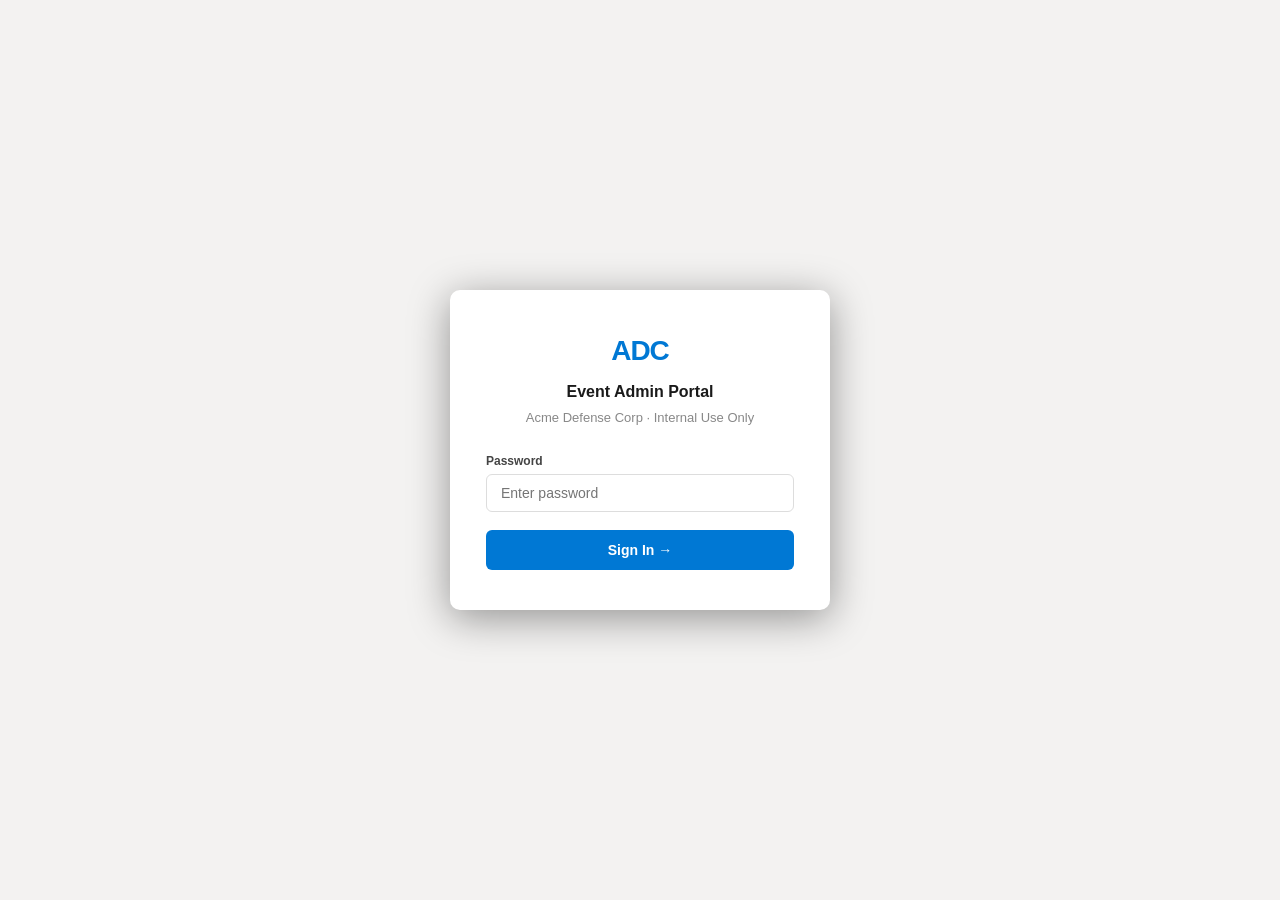
==== commit a0a7c627: "feat: replace Cloudflare gate with simple password auth (demo2026!) Co-Authored-By: Claude Sonnet 4." ====
--- a/admin/index.html
+++ b/admin/index.html
@@ -6,28 +6,21 @@
   <title>Event Admin — ADC</title>
   <link rel="stylesheet" href="../assets/css/main.css" />
   <style>
-    /* Cloudflare Access-style gate */
+    /* Simple password gate */
     .cf-gate {
       position: fixed; inset: 0; z-index: 9999;
-      background: #f6f6ef;
+      background: var(--navy);
       display: flex; flex-direction: column; align-items: center; justify-content: center;
     }
-    .cf-header {
-      position: absolute; top: 0; left: 0; right: 0;
-      background: #f48120; height: 5px;
-    }
     .cf-card {
-      background: white; border-radius: 8px; padding: 40px 36px;
-      width: 100%; max-width: 420px;
-      box-shadow: 0 2px 16px rgba(0,0,0,.12);
+      background: white; border-radius: 10px; padding: 40px 36px;
+      width: 100%; max-width: 380px;
+      box-shadow: 0 8px 40px rgba(0,0,0,.4);
       text-align: center;
     }
-    .cf-logo-row { display: flex; align-items: center; justify-content: center; gap: 12px; margin-bottom: 24px; }
-    .cf-logo-cf { font-size: 22px; font-weight: 800; color: #f48120; letter-spacing: -1px; }
-    .cf-sep { color: #d1d1d1; font-size: 18px; }
-    .cf-logo-app { font-size: 15px; font-weight: 700; color: #1a1a1a; }
-    .cf-heading { font-size: 18px; font-weight: 700; color: #1a1a1a; margin-bottom: 6px; }
-    .cf-sub { font-size: 14px; color: #666; margin-bottom: 28px; }
+    .cf-logo-row { font-size: 28px; font-weight: 800; color: var(--blue); margin-bottom: 8px; letter-spacing: -1px; }
+    .cf-heading { font-size: 16px; font-weight: 700; color: #1a1a1a; margin-bottom: 4px; }
+    .cf-sub { font-size: 13px; color: #888; margin-bottom: 24px; }
     .cf-field { margin-bottom: 14px; text-align: left; }
     .cf-field label { font-size: 12px; font-weight: 600; color: #444; display: block; margin-bottom: 4px; }
     .cf-field input {
@@ -35,27 +28,14 @@
       border: 1px solid #ddd; border-radius: 6px;
       font-size: 14px; outline: none; transition: border-color .15s;
     }
-    .cf-field input:focus { border-color: #f48120; box-shadow: 0 0 0 3px rgba(244,129,32,.12); }
+    .cf-field input:focus { border-color: var(--blue); box-shadow: 0 0 0 3px rgba(0,120,212,.12); }
     .cf-btn {
       width: 100%; padding: 12px;
-      background: #f48120; color: white; border: none;
+      background: var(--blue); color: white; border: none;
       border-radius: 6px; font-size: 14px; font-weight: 700;
       cursor: pointer; transition: background .15s; margin-top: 4px;
     }
-    .cf-btn:hover { background: #e07010; }
-    .cf-divider { display: flex; align-items: center; gap: 10px; margin: 18px 0; }
-    .cf-divider::before, .cf-divider::after { content:''; flex:1; height:1px; background:#e5e5e5; }
-    .cf-divider span { font-size:12px; color:#999; }
-    .cf-sso-btn {
-      width: 100%; padding: 10px; background: white;
-      border: 1px solid #ddd; border-radius: 6px;
-      font-size: 14px; font-weight: 600; cursor: pointer;
-      display: flex; align-items: center; justify-content: center; gap: 10px;
-      color: #333; transition: background .12s;
-    }
-    .cf-sso-btn:hover { background: #f5f5f5; }
-    .cf-sso-icon { font-size: 18px; }
-    .cf-footer { font-size: 11px; color: #aaa; margin-top: 20px; }
+    .cf-btn:hover { background: var(--blue-dark); }
     .cf-err { background: #fef2f2; border: 1px solid #fca5a5; color: #991b1b; font-size: 13px; padding: 8px 12px; border-radius: 6px; margin-bottom: 12px; display: none; }
 
     /* Admin app */
@@ -99,32 +79,18 @@
 </head>
 <body>
 
-<!-- ═══ CLOUDFLARE ACCESS-STYLE GATE ═══ -->
+<!-- ═══ PASSWORD GATE ═══ -->
 <div id="cf-gate" class="cf-gate">
-  <div class="cf-header"></div>
   <div class="cf-card">
-    <div class="cf-logo-row">
-      <span class="cf-logo-cf">☁ Cloudflare</span>
-      <span class="cf-sep">|</span>
-      <span class="cf-logo-app">ADC Event Admin</span>
-    </div>
-    <div class="cf-heading">Sign in to continue</div>
-    <div class="cf-sub">You need access to continue to<br><strong>admin.acme-defense.corp</strong></div>
-    <div class="cf-err" id="cf-err">Email or password incorrect. Try again.</div>
-    <div class="cf-field">
-      <label>Work Email</label>
-      <input type="email" id="cf-email" placeholder="you@acme-defense.com" value="jpark@acme-defense.com" />
-    </div>
+    <div class="cf-logo-row">ADC</div>
+    <div class="cf-heading">Event Admin Portal</div>
+    <div class="cf-sub">Acme Defense Corp · Internal Use Only</div>
+    <div class="cf-err" id="cf-err">Incorrect password. Try again.</div>
     <div class="cf-field">
       <label>Password</label>
-      <input type="password" id="cf-pw" placeholder="Password" value="" />
+      <input type="password" id="cf-pw" placeholder="Enter password" onkeydown="if(event.key==='Enter')cfLogin()" />
     </div>
-    <button class="cf-btn" onclick="cfLogin()">Sign in</button>
-    <div class="cf-divider"><span>or continue with</span></div>
-    <button class="cf-sso-btn" onclick="cfSSOLogin()">
-      <span class="cf-sso-icon">🔷</span> Sign in with Microsoft
-    </button>
-    <div class="cf-footer">Secured by Cloudflare Access · Zero Trust Network</div>
+    <button class="cf-btn" onclick="cfLogin()">Sign In →</button>
   </div>
 </div>
 
@@ -412,34 +378,17 @@
 })();
 
 function cfLogin() {
-  const email = document.getElementById('cf-email').value;
-  const pw    = document.getElementById('cf-pw').value;
-  // Demo: any @acme-defense.com email with password "admin" works
+  const pw  = document.getElementById('cf-pw').value;
   const err = document.getElementById('cf-err');
-  if (!email.includes('@') || pw.length < 1) {
-    err.textContent = 'Enter your work email and password.';
-    err.style.display = '';
-    return;
-  }
-  // Accept demo password
-  if (pw !== 'admin' && pw !== 'Admin' && pw !== 'Admin123') {
-    err.textContent = 'Incorrect password. Hint: try "admin"';
-    err.style.display = '';
-    return;
-  }
-  err.style.display = 'none';
-  sessionStorage.setItem('adc_admin_auth', '1');
-  showApp();
-}
-
-function cfSSOLogin() {
-  // Simulate SSO loading
-  const btn = document.querySelector('.cf-sso-btn');
-  btn.textContent = '⏳ Redirecting to Microsoft…';
-  setTimeout(() => {
+  if (pw === 'demo2026!') {
+    err.style.display = 'none';
     sessionStorage.setItem('adc_admin_auth', '1');
     showApp();
-  }, 1800);
+  } else {
+    err.style.display = '';
+    document.getElementById('cf-pw').value = '';
+    document.getElementById('cf-pw').focus();
+  }
 }
 
 function cfLogout() {
